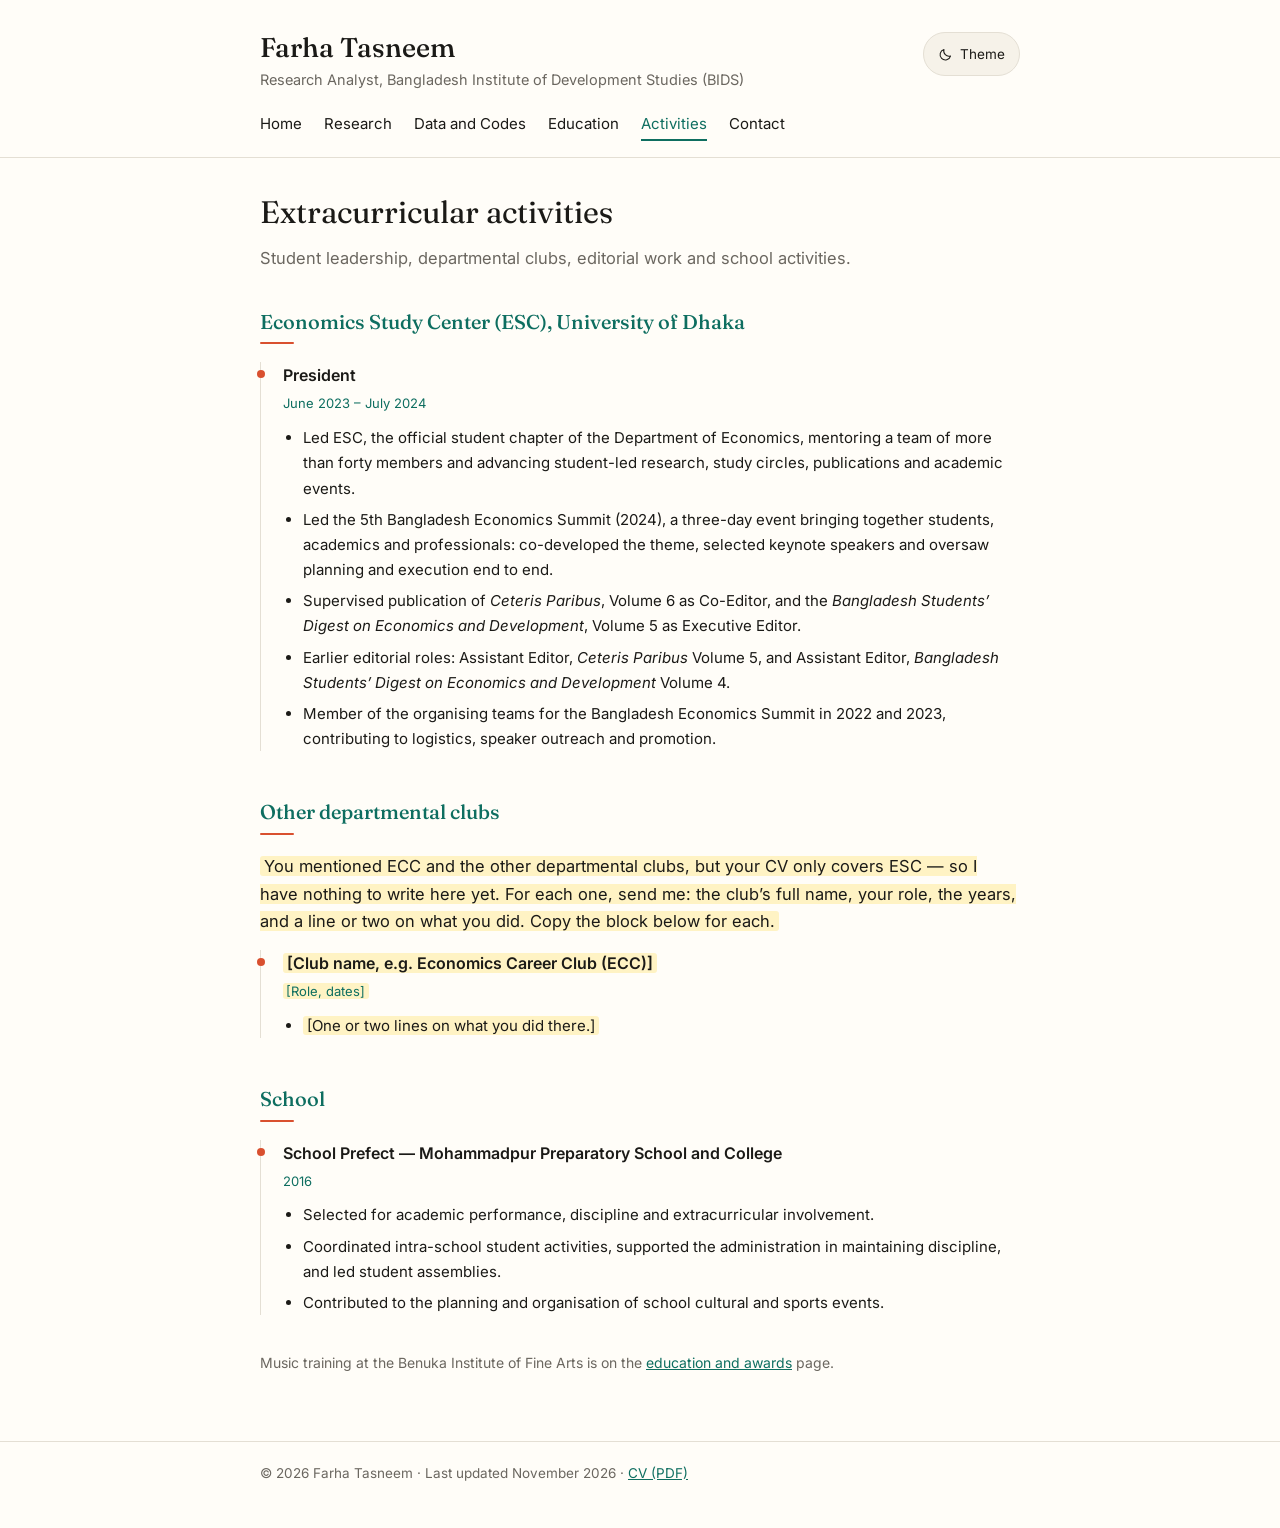
==== activities.html @ ec15f7a4 "Add files via upload" ====
<!doctype html>
<html lang="en">
<head>
<meta charset="utf-8">
<meta name="viewport" content="width=device-width, initial-scale=1">
<title>Extracurricular Activities · Farha Tasneem</title>
<meta name="description" content="Farha Tasneem: economist and Research Analyst at the Bangladesh Institute of Development Studies (BIDS). Development economics, climate change, and spatial and remote-sensing data in Bangladesh.">
<link rel="canonical" href="https://farhatasneem.github.io/activities.html">
<link rel="preconnect" href="https://fonts.googleapis.com">
<link rel="preconnect" href="https://fonts.gstatic.com" crossorigin>
<link rel="stylesheet" href="https://fonts.googleapis.com/css2?family=Fraunces:opsz,wght@9..144,400;9..144,500;9..144,600&amp;family=Inter:wght@400;500;600&amp;display=swap">
<link rel="stylesheet" href="style.css">
<script>
/* Apply a saved theme choice before the first paint, so the page never flashes. */
(function(){try{var t=localStorage.getItem("theme");if(t==="light"||t==="dark"){document.documentElement.setAttribute("data-theme",t);}}catch(e){}})();
</script>
</head>
<body>

<header>
  <div class="wrap">
    <div class="topline">
      <div style="min-width:0">
        <p class="name"><a href="index.html">Farha Tasneem</a></p>
        <p class="tag">Research Analyst, Bangladesh Institute of Development Studies (BIDS)</p>
      </div>
      <button class="theme-btn" id="theme-btn" aria-label="Switch between light and dark theme">
        <svg class="icon-moon" viewBox="0 0 24 24" fill="none" stroke="currentColor" stroke-width="1.7" stroke-linecap="round" stroke-linejoin="round" aria-hidden="true"><path d="M20 14.5A8.5 8.5 0 0 1 9.5 4 8.5 8.5 0 1 0 20 14.5z"/></svg><svg class="icon-sun" viewBox="0 0 24 24" fill="none" stroke="currentColor" stroke-width="1.7" stroke-linecap="round" stroke-linejoin="round" aria-hidden="true"><path d="M12 3.5v2M12 18.5v2M3.5 12h2M18.5 12h2M6 6l1.4 1.4M16.6 16.6L18 18M18 6l-1.4 1.4M7.4 16.6L6 18"/><circle cx="12" cy="12" r="4"/></svg><span>Theme</span>
      </button>
    </div>
    <nav>
<a href="index.html">Home</a>
<a href="research.html">Research</a>
<a href="data-code.html">Data and Codes</a>
<a href="education.html">Education</a>
<a href="activities.html" aria-current="page">Activities</a>
<a href="contact.html">Contact</a>
    </nav>
  </div>
</header>

<main>
  <div class="wrap">
    <h1>Extracurricular activities</h1>
    <p class="muted">Student leadership, departmental clubs, editorial work and school activities.</p>
    <div class="">
      <h2>Economics Study Center (ESC), University of Dhaka</h2>
      <div class="mark"></div>
      <div class="entry">
        <h4>President</h4>
        <p class="when">June 2023 &ndash; July 2024</p>
        <ul>
          <li>Led ESC, the official student chapter of the Department of Economics, mentoring a team of more than forty members and advancing student-led research, study circles, publications and academic events.</li>
          <li>Led the 5th Bangladesh Economics Summit (2024), a three-day event bringing together students, academics and professionals: co-developed the theme, selected keynote speakers and oversaw planning and execution end to end.</li>
          <li>Supervised publication of <em>Ceteris Paribus</em>, Volume 6 as Co-Editor, and the <em>Bangladesh Students&rsquo; Digest on Economics and Development</em>, Volume 5 as Executive Editor.</li>
          <li>Earlier editorial roles: Assistant Editor, <em>Ceteris Paribus</em> Volume 5, and Assistant Editor, <em>Bangladesh Students&rsquo; Digest on Economics and Development</em> Volume 4.</li>
          <li>Member of the organising teams for the Bangladesh Economics Summit in 2022 and 2023, contributing to logistics, speaker outreach and promotion.</li>
        </ul>
      </div>
    </div>
    <div class="section">
      <h2>Other departmental clubs</h2>
      <div class="mark"></div>
      <p><span class="todo">You mentioned ECC and the other departmental clubs, but your CV only covers ESC — so I have nothing to write here yet. For each one, send me: the club&rsquo;s full name, your role, the years, and a line or two on what you did. Copy the block below for each.</span></p>
      <div class="entry">
        <h4><span class="todo">[Club name, e.g. Economics Career Club (ECC)]</span></h4>
        <p class="when"><span class="todo">[Role, dates]</span></p>
        <ul>
          <li><span class="todo">[One or two lines on what you did there.]</span></li>
        </ul>
      </div>
    </div>
    <div class="section">
      <h2>School</h2>
      <div class="mark"></div>
      <div class="entry">
        <h4>School Prefect &mdash; Mohammadpur Preparatory School and College</h4>
        <p class="when">2016</p>
        <ul>
          <li>Selected for academic performance, discipline and extracurricular involvement.</li>
          <li>Coordinated intra-school student activities, supported the administration in maintaining discipline, and led student assemblies.</li>
          <li>Contributed to the planning and organisation of school cultural and sports events.</li>
        </ul>
      </div>
    </div>
    <p class="muted small" style="margin-top:36px">Music training at the Benuka Institute of Fine Arts is on the
    <a href="education.html">education and awards</a> page.</p>
  </div>
</main>

<footer>
  <div class="wrap">&copy; 2026 Farha Tasneem &middot; Last updated November 2026 &middot; <a href="cv.pdf">CV (PDF)</a></div>
</footer>

<script>
(function(){
  var btn = document.getElementById("theme-btn");
  if (!btn) { return; }
  btn.addEventListener("click", function () {
    var set = document.documentElement.getAttribute("data-theme");
    var dark = set ? set === "dark"
      : (window.matchMedia && window.matchMedia("(prefers-color-scheme: dark)").matches);
    var next = dark ? "light" : "dark";
    document.documentElement.setAttribute("data-theme", next);
    try { localStorage.setItem("theme", next); } catch (e) {}
  });
})();
</script>
</body>
</html>
---- style.css ----
/* ──────────────────────────────────────────────────────────────
   Jade & coral.  Edit the variables in this block to recolour the
   whole site — nothing below hard-codes a colour.

     --accent   deep jade.  Links and section headings.
     --accent2  coral.      The short bar under each heading only.

   Measured against their own backgrounds:
     light  links 6.04:1   bar 4.02:1   muted text 5.53:1
     dark   links 8.80:1   body 15.08:1 muted text 6.39:1
   WCAG AA needs 4.5:1 for text and 3:1 for a graphic element.
   ────────────────────────────────────────────────────────────── */
:root {
  --bg: #FFFDF8;
  --fg: #1B1A17;
  --muted: #6B6760;
  --accent: #0E6E60;
  --accent2: #D9502F;
  --rule: #E4DFD4;
  --chip: #F6F2E9;
  --todo: #FFF3C4;
}
:root[data-theme="dark"] {
  --bg: #14171A;
  --fg: #EDEBE4;
  --muted: #9C9A93;
  --accent: #46C9B4;
  --accent2: #FF8A63;
  --rule: #2C3134;
  --chip: #1C2024;
  --todo: #4A4220;
}
/* Visitors who have never touched the button follow their system setting. */
@media (prefers-color-scheme: dark) {
  :root:not([data-theme="light"]) {
    --bg: #14171A;
    --fg: #EDEBE4;
    --muted: #9C9A93;
    --accent: #46C9B4;
    --accent2: #FF8A63;
    --rule: #2C3134;
    --chip: #1C2024;
    --todo: #4A4220;
  }
}

* { box-sizing: border-box; }

body {
  margin: 0;
  background: var(--bg);
  color: var(--fg);
  font-family: Inter, system-ui, -apple-system, sans-serif;
  font-size: 16.5px;
  line-height: 1.68;
  -webkit-text-size-adjust: 100%;
}
.wrap { max-width: 50rem; margin: 0 auto; padding: 0 20px; }

/* ── header ── */
header { border-bottom: 1px solid var(--rule); padding: 32px 0 16px; }
.topline { display: flex; flex-wrap: wrap; gap: 16px; align-items: flex-start; justify-content: space-between; }
.name { font-family: Fraunces, Georgia, serif; font-weight: 500; font-size: 27px; line-height: 1.2; margin: 0; }
.name a { color: inherit; text-decoration: none; }
.tag { color: var(--muted); margin: 4px 0 0; font-size: 14.5px; }
nav { display: flex; flex-wrap: wrap; gap: 8px 22px; margin-top: 18px; }
nav a { color: var(--fg); text-decoration: none; font-size: 15px; padding-bottom: 3px; border-bottom: 2px solid transparent; }
nav a:hover, nav a[aria-current] { color: var(--accent); border-color: var(--accent); }

/* ── theme button ── */
.theme-btn {
  font: inherit; font-size: 13.5px;
  background: var(--chip); color: var(--fg);
  border: 1px solid var(--rule); border-radius: 999px;
  padding: 8px 14px; min-height: 44px;
  display: inline-flex; align-items: center; gap: 7px; cursor: pointer;
}
.theme-btn:hover { border-color: var(--accent); color: var(--accent); }
.theme-btn svg { width: 15px; height: 15px; }

/* ── body ── */
main { padding: 36px 0 52px; }
h1 { font-family: Fraunces, Georgia, serif; font-weight: 400; font-size: 31px; line-height: 1.2; margin: 0 0 14px; }
h2 { font-family: Fraunces, Georgia, serif; font-weight: 500; font-size: 20px; color: var(--accent); margin: 0 0 4px; }
h3 { font-family: Fraunces, Georgia, serif; font-weight: 500; font-size: 16px; color: var(--muted); margin: 32px 0 14px; }
.section { margin-top: 44px; }
/* the first section on a page that opens with a line of intro text */
main .wrap > div:not(.section):not(.hero) > h2 { margin-top: 32px; }
.mark { height: 2px; width: 34px; background: var(--accent2); border-radius: 2px; margin-bottom: 18px; }
a { color: var(--accent); }
a:hover { text-decoration-thickness: 2px; }
p { margin: 0 0 14px; }
.muted { color: var(--muted); }
.small { font-size: 14px; }

/* ── hero ── */
.hero { display: flex; flex-wrap: wrap; gap: 28px; align-items: flex-start; }
.photo {
  flex: none; width: 150px; height: 150px; border-radius: 50%;
  background: var(--chip); border: 1px dashed var(--rule);
  display: flex; align-items: center; justify-content: center;
  text-align: center; font-size: 11.5px; color: var(--muted);
  padding: 10px; overflow: hidden;
}
.photo img { width: 100%; height: 100%; object-fit: cover; border-radius: 50%; }
.hero-text { flex: 999 1 17rem; min-width: 0; }

/* ── lists ── */
ul.refs { list-style: none; padding: 0; margin: 0; }
ul.refs li { margin: 0 0 24px; }
.item-title { font-family: Fraunces, Georgia, serif; font-weight: 600; font-size: 17.5px; line-height: 1.45; margin: 0; }
.item-meta { color: var(--muted); font-size: 13.5px; margin: 4px 0 0; }
.item-body { font-size: 15.5px; margin: 8px 0 0; }
.item-links { font-size: 14px; margin: 8px 0 0; }
.item-links a { margin-right: 16px; }
.repo-name { font-family: ui-monospace, SFMono-Regular, Menlo, Consolas, monospace; font-size: 14.5px; font-weight: 600; color: var(--accent); margin: 0; }

/* ── chips ── */
.chips { display: flex; flex-wrap: wrap; gap: 9px; }
.chip { background: var(--chip); border: 1px solid var(--rule); border-radius: 999px; padding: 6px 14px; font-size: 13.5px; }
.chip-sm { padding: 3px 11px; font-size: 12px; }

/* ── timeline (CV page) ── */
.entry { border-left: 1px solid var(--rule); padding: 0 0 24px 22px; position: relative; }
.entry::before { content: ""; position: absolute; left: -4.5px; top: 8px; width: 8px; height: 8px; border-radius: 50%; background: var(--accent2); }
.entry:last-child { padding-bottom: 0; }
.entry h4 { font-size: 16px; font-weight: 600; margin: 0; }
.entry .when { color: var(--accent); font-size: 13px; margin: 4px 0 0; }
.entry ul { margin: 10px 0 0; padding-left: 20px; font-size: 15px; }
.entry ul li { margin-bottom: 6px; }

/* a highlight for anything still to fill in — delete the span, not the rule */
.todo { background: var(--todo); padding: 0 .25em; border-radius: 3px; }

footer { border-top: 1px solid var(--rule); padding: 20px 0 44px; color: var(--muted); font-size: 13.5px; }
footer a { color: var(--accent); }

li, p, h1, h2, .item-title { overflow-wrap: anywhere; }

@media (max-width: 30rem) {
  header { padding-top: 24px; }
  .name { font-size: 23px; }
  h1 { font-size: 26px; }
  .photo { width: 112px; height: 112px; }
  main { padding-top: 28px; }
}

/* ── theme-button icons: CSS picks the right one, so there is no flicker ── */
.icon-sun { display: none; }
:root[data-theme="dark"] .icon-sun { display: inline; }
:root[data-theme="dark"] .icon-moon { display: none; }
@media (prefers-color-scheme: dark) {
  :root:not([data-theme="light"]) .icon-sun { display: inline; }
  :root:not([data-theme="light"]) .icon-moon { display: none; }
}
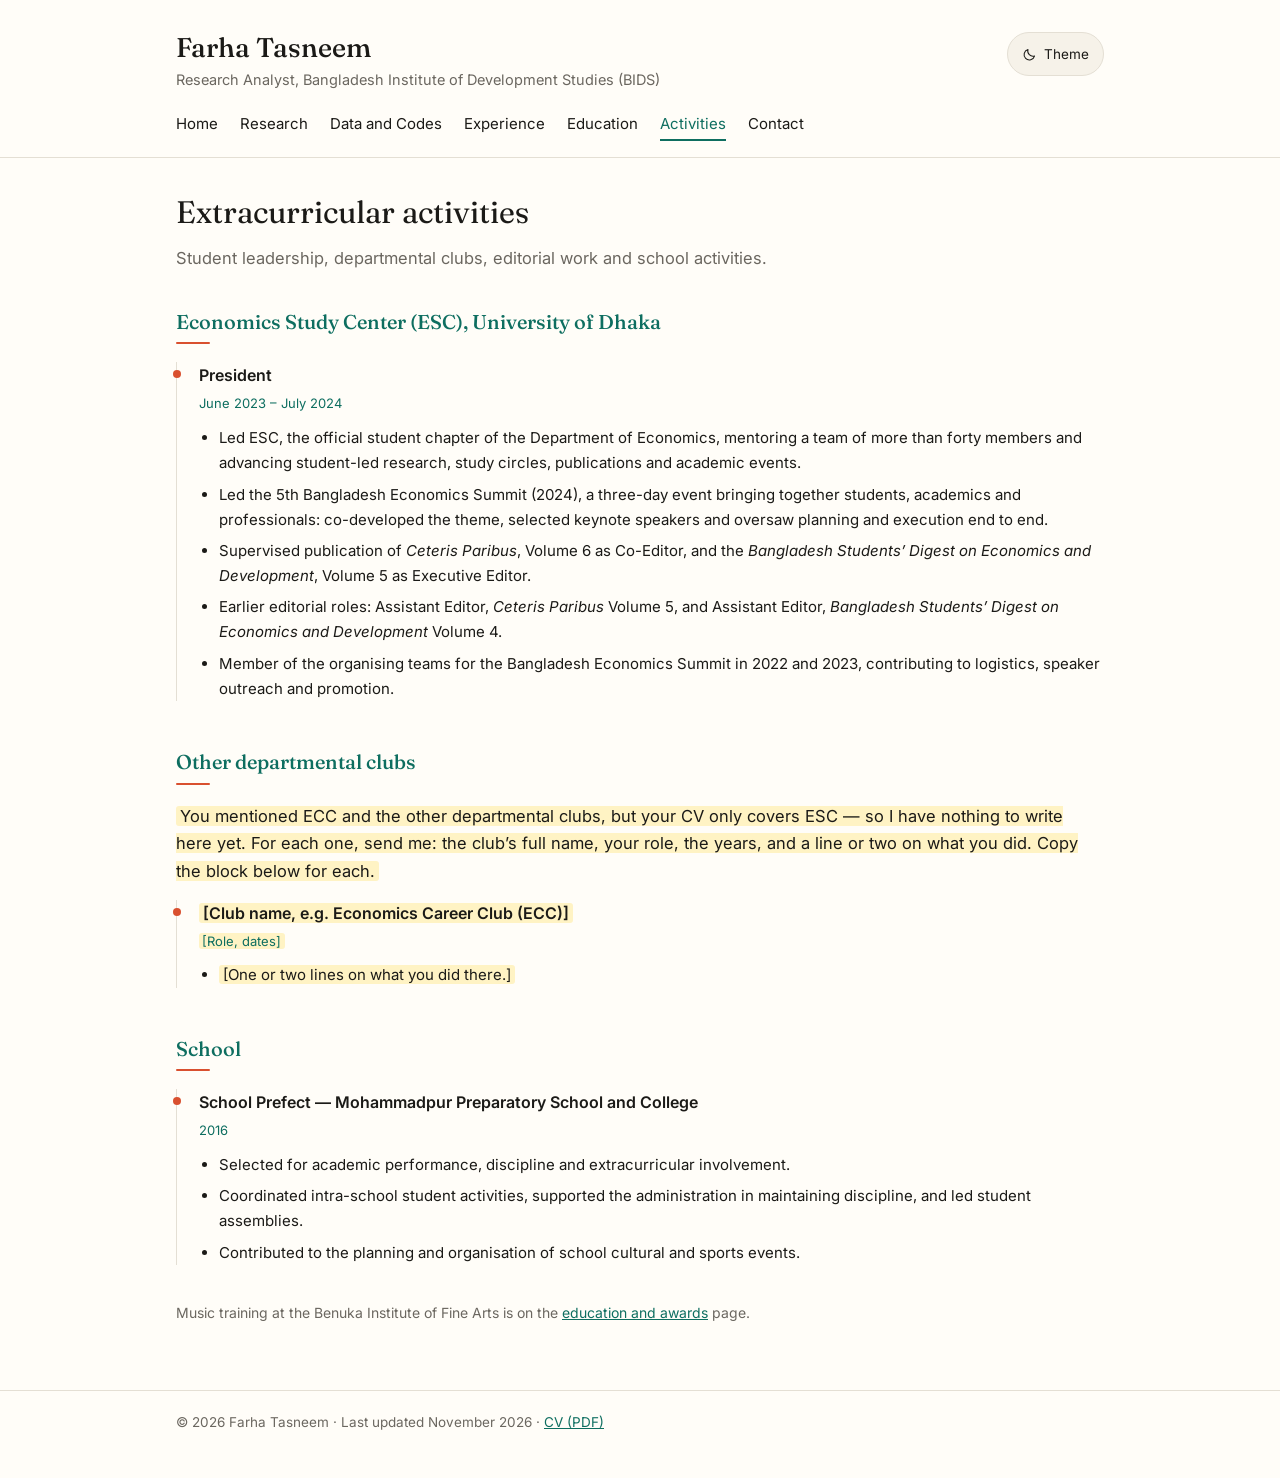
==== commit 3a13a736: "Update activities.html" ====
--- a/activities.html
+++ b/activities.html
@@ -32,6 +32,7 @@
 <a href="index.html">Home</a>
 <a href="research.html">Research</a>
 <a href="data-code.html">Data and Codes</a>
+<a href="experience.html">Experience</a>
 <a href="education.html">Education</a>
 <a href="activities.html" aria-current="page">Activities</a>
 <a href="contact.html">Contact</a>
--- a/style.css
+++ b/style.css
@@ -55,7 +55,7 @@
   line-height: 1.68;
   -webkit-text-size-adjust: 100%;
 }
-.wrap { max-width: 50rem; margin: 0 auto; padding: 0 20px; }
+.wrap { max-width: 62rem; margin: 0 auto; padding: 0 32px; }
 
 /* ── header ── */
 header { border-bottom: 1px solid var(--rule); padding: 32px 0 16px; }
@@ -96,14 +96,14 @@
 /* ── hero ── */
 .hero { display: flex; flex-wrap: wrap; gap: 28px; align-items: flex-start; }
 .photo {
-  flex: none; width: 150px; height: 150px; border-radius: 50%;
-  background: var(--chip); border: 1px dashed var(--rule);
+  flex: none; width: 260px; height: 260px; border-radius: 50%;
+  background: var(--chip); border: 3px solid var(--accent);
   display: flex; align-items: center; justify-content: center;
   text-align: center; font-size: 11.5px; color: var(--muted);
-  padding: 10px; overflow: hidden;
+  padding: 0; overflow: hidden;
 }
 .photo img { width: 100%; height: 100%; object-fit: cover; border-radius: 50%; }
-.hero-text { flex: 999 1 17rem; min-width: 0; }
+.hero-text { flex: 999 1 20rem; min-width: 0; max-width: 42rem; }
 
 /* ── lists ── */
 ul.refs { list-style: none; padding: 0; margin: 0; }
@@ -141,7 +141,7 @@
   header { padding-top: 24px; }
   .name { font-size: 23px; }
   h1 { font-size: 26px; }
-  .photo { width: 112px; height: 112px; }
+  .photo { width: 150px; height: 150px; }
   main { padding-top: 28px; }
 }
 
@@ -153,3 +153,20 @@
   :root:not([data-theme="light"]) .icon-sun { display: inline; }
   :root:not([data-theme="light"]) .icon-moon { display: none; }
 }
+
+/* ── contact: brand icon links ──────────────────────────────────────
+   Icons are Font Awesome Free 7 brand marks (fontawesome.com), CC BY 4.0.
+   They take their colour from --accent and need no stylesheet or CDN.
+   The glyph is 20px; the 12px padding makes the clickable area 44px,
+   which is the minimum comfortable touch target. Shrink the glyph if
+   you want them smaller still, but leave the padding alone. */
+.icon-row { display: flex; flex-wrap: wrap; gap: 6px; margin-left: -12px; }
+.icon-link {
+  padding: 12px; border-radius: 8px;
+  display: inline-flex; align-items: center; justify-content: center;
+  color: var(--accent); text-decoration: none;
+  transition: color .15s ease, background .15s ease;
+}
+.icon-link svg { height: 20px; width: auto; display: block; }
+.icon-link:hover, .icon-link:focus-visible { color: var(--accent2); background: var(--chip); }
+.icon-link:focus-visible { outline: 2px solid var(--accent2); outline-offset: 1px; }
